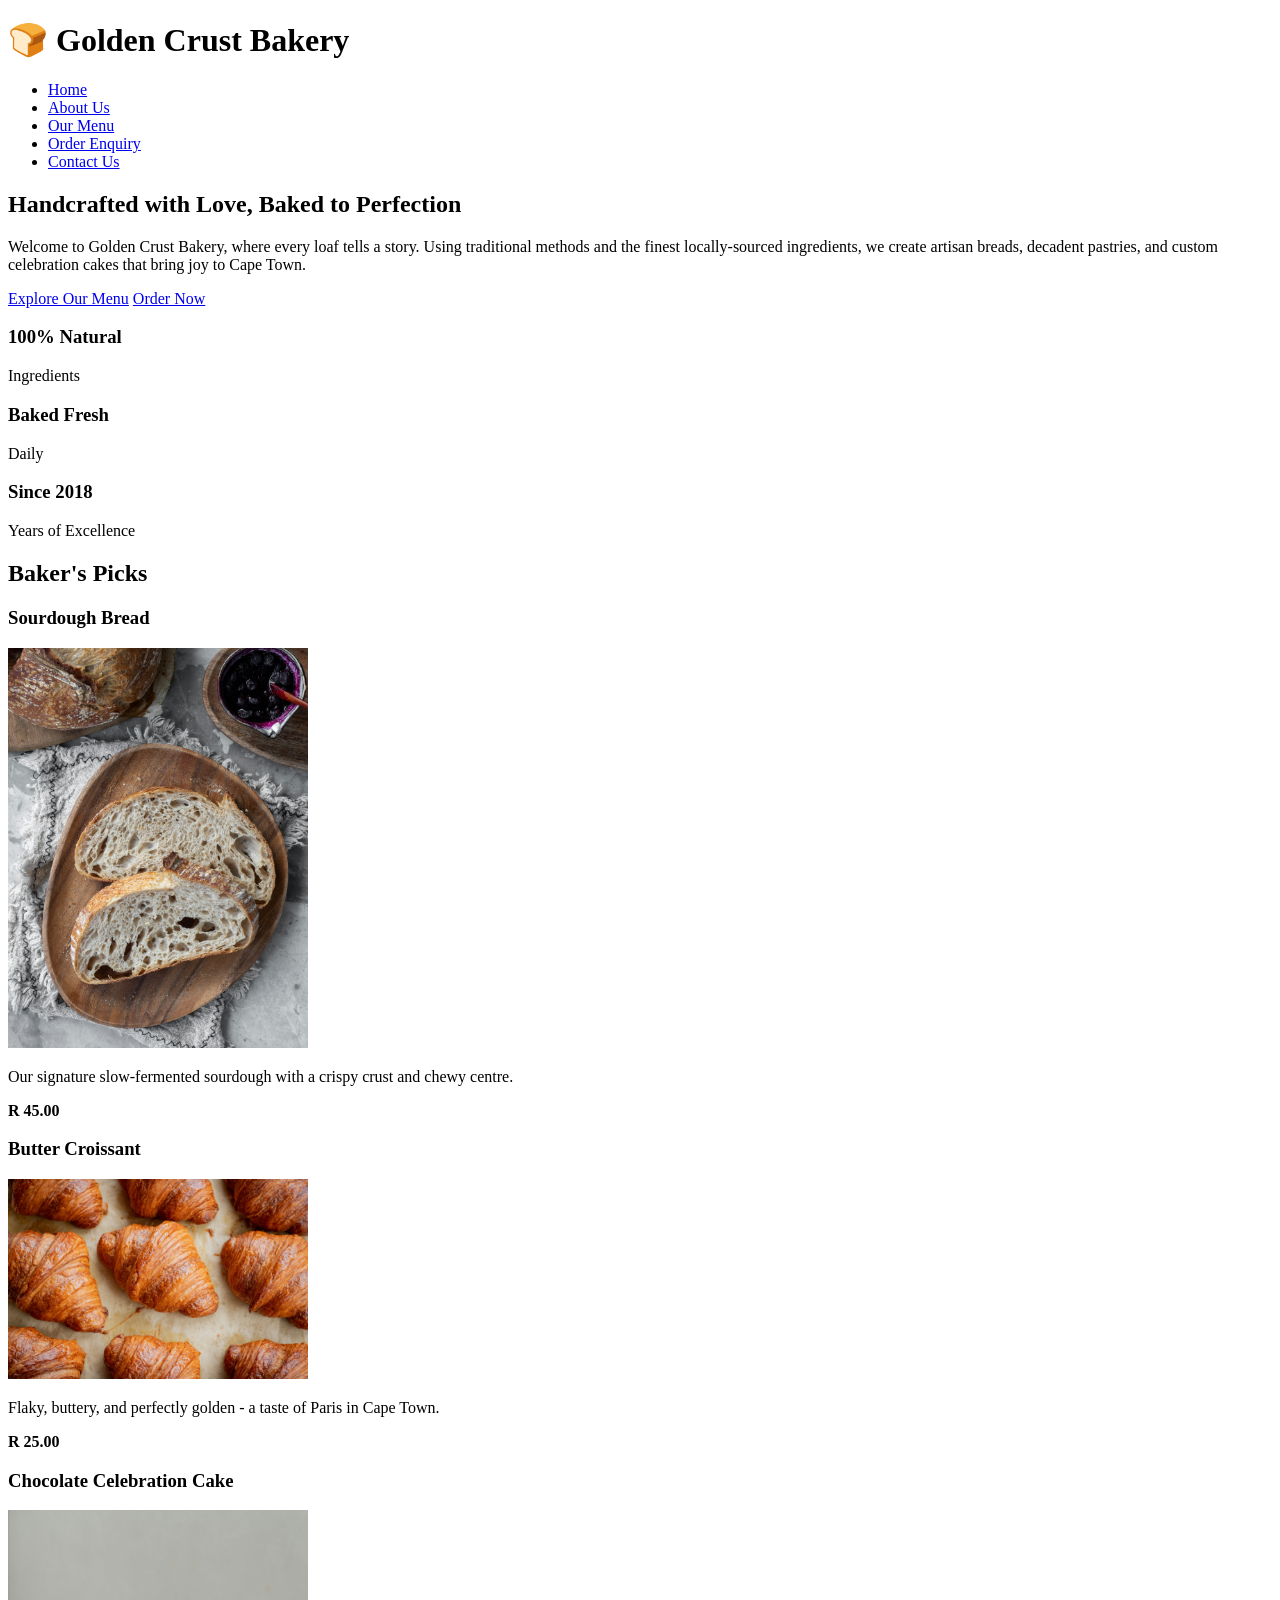
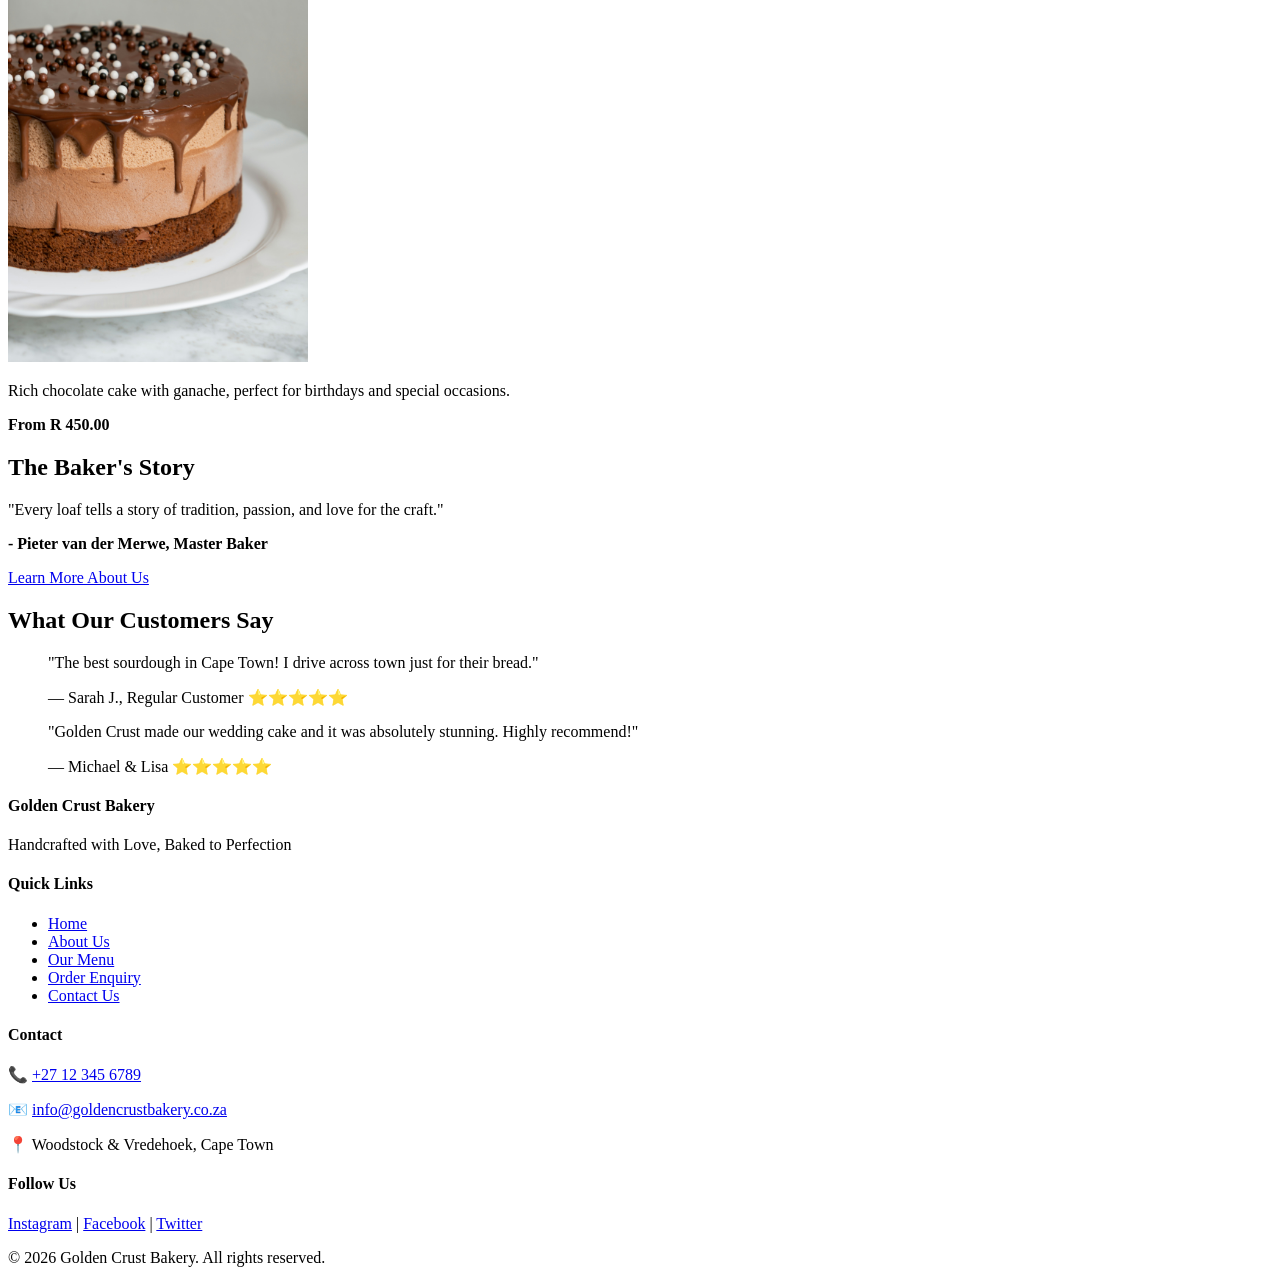
==== index.html @ 2349ea5e "Initial commit - completed all HTML pages" ====
<!DOCTYPE html>
<html lang="en">
<head>
    <!-- Character encoding and responsive settings -->
    <meta charset="UTF-8">
    <meta name="viewport" content="width=device-width, initial-scale=1.0">
    <title>Golden Crust Bakery - Handcrafted Artisan Breads</title>
    <!-- Description for search engines -->
    <meta name="description" content="Golden Crust Bakery offers handcrafted artisan breads, pastries, and custom cakes in Cape Town. Freshly baked daily with love.">
</head>
<body>
    <!-- ======================================== -->
    <!-- HEADER & NAVIGATION                      -->
    <!-- ======================================== -->
    <header>
        <!-- Logo Area -->
        <div>
            <h1>🍞 Golden Crust Bakery</h1>
        </div>
        
        <!-- Navigation Menu -->
        <nav>
            <ul>
                <li><a href="index.html">Home</a></li>
                <li><a href="about.html">About Us</a></li>
                <li><a href="products.html">Our Menu</a></li>
                <li><a href="enquiry.html">Order Enquiry</a></li>
                <li><a href="contact.html">Contact Us</a></li>
            </ul>
        </nav>
    </header>

    <!-- ======================================== -->
    <!-- MAIN CONTENT - HOMEPAGE                 -->
    <!-- ======================================== -->
    <main>
        <!-- Hero Section -->
        <section>
            <h2>Handcrafted with Love, Baked to Perfection</h2>
            <p>Welcome to Golden Crust Bakery, where every loaf tells a story. Using traditional methods and the finest locally-sourced ingredients, we create artisan breads, decadent pastries, and custom celebration cakes that bring joy to Cape Town.</p>
            <a href="products.html">Explore Our Menu</a>
            <a href="enquiry.html">Order Now</a>
        </section>

        <!-- Quick Stats Section -->
        <section>
            <div>
                <h3>100% Natural</h3>
                <p>Ingredients</p>
            </div>
            <div>
                <h3>Baked Fresh</h3>
                <p>Daily</p>
            </div>
            <div>
                <h3>Since 2018</h3>
                <p>Years of Excellence</p>
            </div>
        </section>

        <!-- Baker's Picks / Featured Products -->
        <section>
            <h2>Baker's Picks</h2>
            <div>
                <!-- Product 1 -->
                <div>
                     <h3>Sourdough Bread</h3>
                    <img src="images/sourdough.jpg.jpg" alt="Freshly baked sourdough bread with a golden crust" width="300">
                   
                    <p>Our signature slow-fermented sourdough with a crispy crust and chewy centre.</p>
                    <p><strong>R 45.00</strong></p>
                </div>
                
                <!-- Product 2 -->
                <div>
                     <h3>Butter Croissant</h3>
                    <img src="images/croissant.jpg.jpg" alt="Buttery, flaky croissant pastry" width="300">
                   
                    <p>Flaky, buttery, and perfectly golden - a taste of Paris in Cape Town.</p>
                    <p><strong>R 25.00</strong></p>
                </div>
                
                <!-- Product 3 -->
                <div>
                    <h3>Chocolate Celebration Cake</h3>
                    <img src="images/chocolate-cake.jpg.jpg" alt="Decadent chocolate celebration cake" width="300">
                    
                    <p>Rich chocolate cake with ganache, perfect for birthdays and special occasions.</p>
                    <p><strong>From R 450.00</strong></p>
                </div>
            </div>
        </section>

        <!-- Baker's Story Preview -->
        <section>
            <h2>The Baker's Story</h2>
            <p>"Every loaf tells a story of tradition, passion, and love for the craft."</p>
            <p><strong>- Pieter van der Merwe, Master Baker</strong></p>
            <a href="about.html">Learn More About Us</a>
        </section>

        <!-- Customer Testimonials -->
        <section>
            <h2>What Our Customers Say</h2>
            <blockquote>
                <p>"The best sourdough in Cape Town! I drive across town just for their bread."</p>
                <footer>— Sarah J., Regular Customer ⭐⭐⭐⭐⭐</footer>
            </blockquote>
            <blockquote>
                <p>"Golden Crust made our wedding cake and it was absolutely stunning. Highly recommend!"</p>
                <footer>— Michael & Lisa ⭐⭐⭐⭐⭐</footer>
            </blockquote>
        </section>
    </main>

    <!-- ======================================== -->
    <!-- FOOTER                                   -->
    <!-- ======================================== -->
    <footer>
        <div>
            <h4>Golden Crust Bakery</h4>
            <p>Handcrafted with Love, Baked to Perfection</p>
        </div>
        
        <div>
            <h4>Quick Links</h4>
            <ul>
                <li><a href="index.html">Home</a></li>
                <li><a href="about.html">About Us</a></li>
                <li><a href="products.html">Our Menu</a></li>
                <li><a href="enquiry.html">Order Enquiry</a></li>
                <li><a href="contact.html">Contact Us</a></li>
            </ul>
        </div>
        
        <div>
            <h4>Contact</h4>
            <p>📞 <a href="tel:+27123456789">+27 12 345 6789</a></p>
            <p>📧 <a href="mailto:info@goldencrustbakery.co.za">info@goldencrustbakery.co.za</a></p>
            <p>📍 Woodstock &amp; Vredehoek, Cape Town</p>
        </div>
        
        <div>
            <h4>Follow Us</h4>
            <a href="#">Instagram</a> | 
            <a href="#">Facebook</a> | 
            <a href="#">Twitter</a>
        </div>
        
        <div>
            <p>&copy; 2026 Golden Crust Bakery. All rights reserved.</p>
        </div>
    </footer>
</body>
</html>
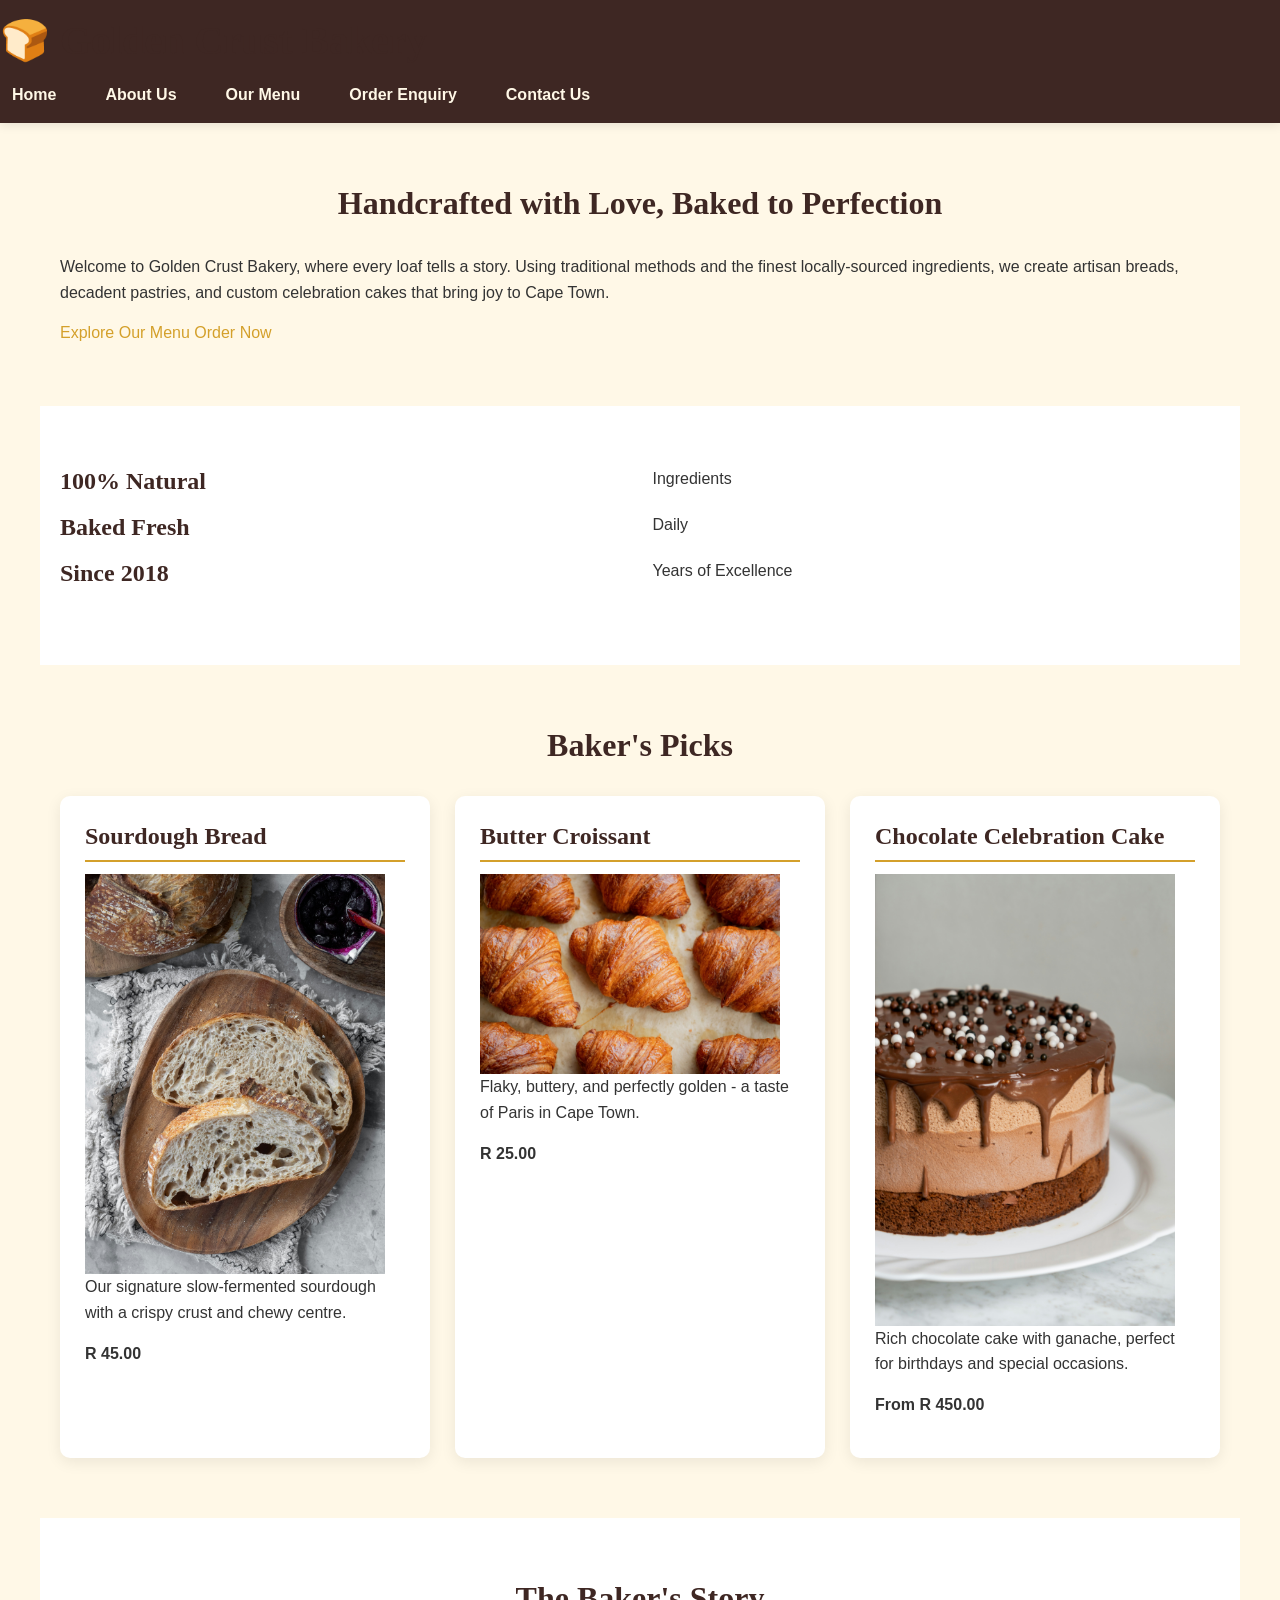
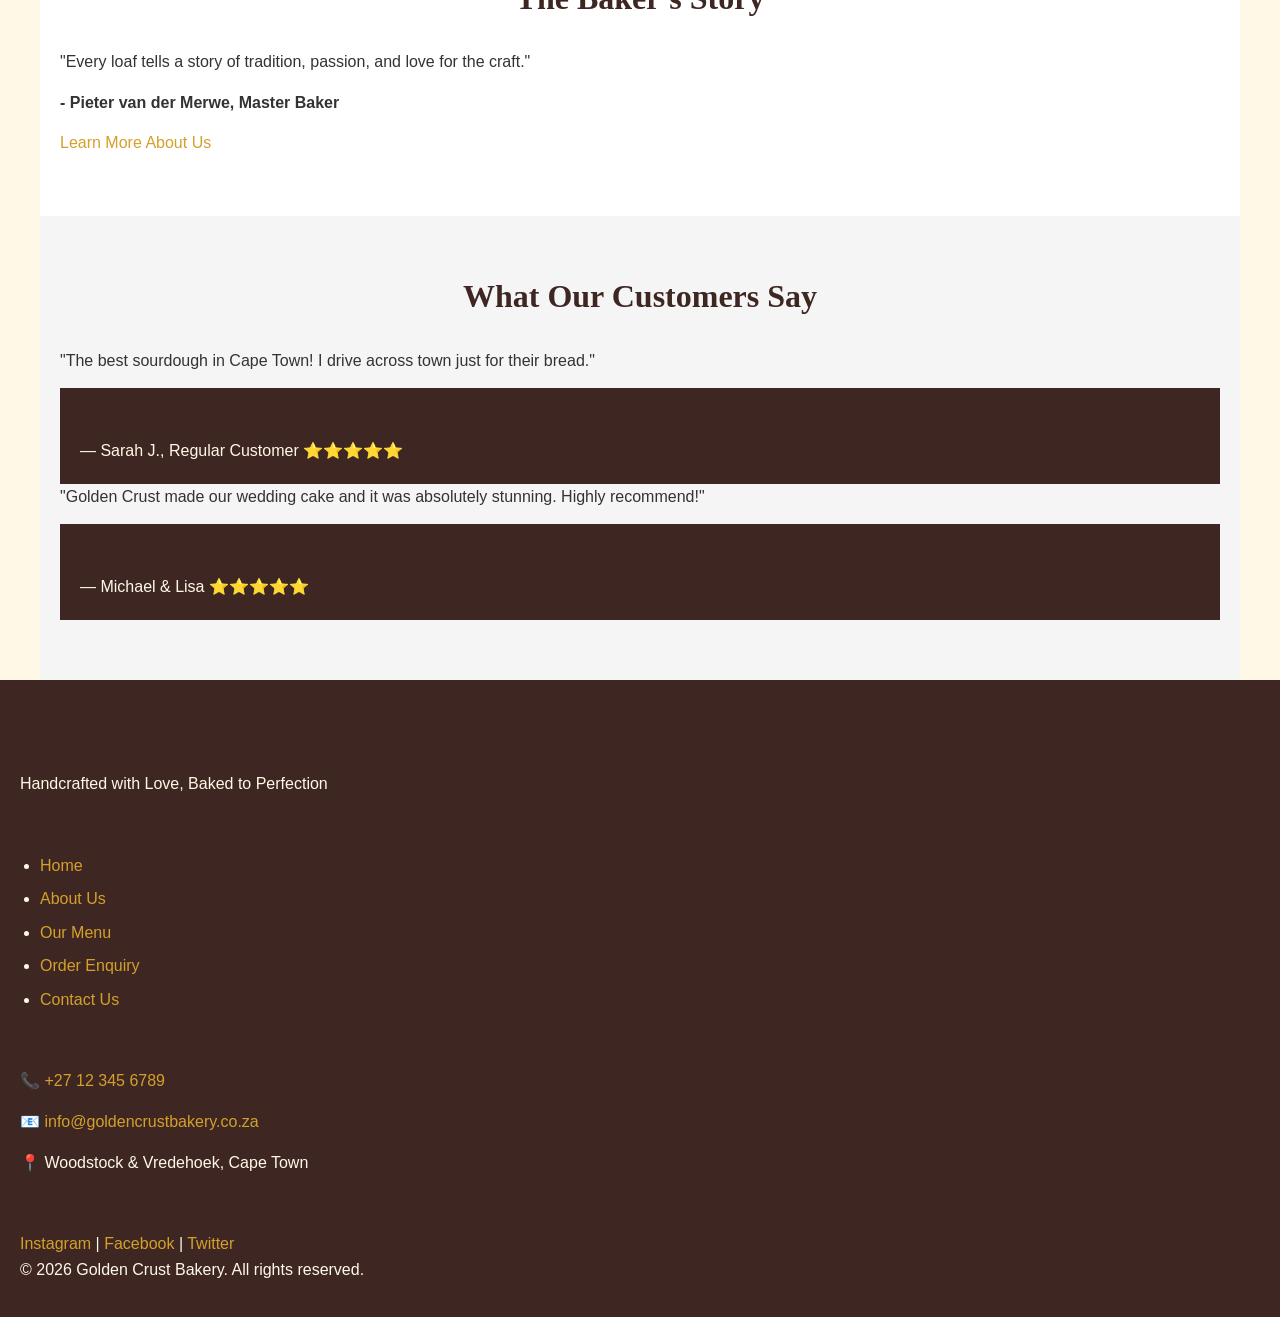
==== commit 83ee5ca8: "Part 2: Added CSS styling to all pages." ====
--- a/index.html
+++ b/index.html
@@ -7,6 +7,7 @@
     <title>Golden Crust Bakery - Handcrafted Artisan Breads</title>
     <!-- Description for search engines -->
     <meta name="description" content="Golden Crust Bakery offers handcrafted artisan breads, pastries, and custom cakes in Cape Town. Freshly baked daily with love.">
+    <link rel="stylesheet" href="css/style.css">
 </head>
 <body>
     <!-- ======================================== -->
--- a/css/style.css
+++ b/css/style.css
@@ -0,0 +1,1156 @@
+/* ============================================================
+   GOLDEN CRUST BAKERY - MAIN STYLESHEET
+   ============================================================
+   Student Name: Asakhe Tebele
+   Student Number: ST10455918
+   Subject: Web Development
+   Date: 2026
+   ============================================================ */
+
+/* ============================================================
+   SECTION 1: CSS VARIABLES & RESET
+   ============================================================ */
+
+
+:root {
+    --color-gold: #D4A02B;        /* Primary gold - quality & warmth */
+    --color-brown: #3E2723;        /* Deep chocolate brown */
+    --color-cream: #FFF8E7;        /* Warm cream background */
+    --color-terracotta: #C86A4D;   /* Accent for buttons */
+    --color-charcoal: #333333;     /* Text colour */
+    --color-white: #FFFFFF;        /* White */
+    --color-light-grey: #F5F5F5;   /* Light grey for sections */
+    --color-dark-overlay: rgba(0, 0, 0, 0.5); /* For hero overlay */
+    
+    
+    --font-heading: 'Playfair Display', Georgia, serif;
+    --font-body: 'Lato', Arial, sans-serif;
+}
+
+
+* {
+    margin: 0;
+    padding: 0;
+    box-sizing: border-box;
+}
+
+
+
+html {
+    scroll-behavior: smooth;
+}
+
+/* ============================================================
+   SECTION 2: BASE STYLES
+   ============================================================ */
+
+body {
+    font-family: var(--font-body);
+    font-size: 16px;
+    line-height: 1.6;
+    color: var(--color-charcoal);
+    background-color: var(--color-cream);
+}
+
+
+h1, h2, h3, h4, h5, h6 {
+    font-family: var(--font-heading);
+    color: var(--color-brown);
+    margin-bottom: 15px;
+    line-height: 1.3;
+}
+
+h1 { font-size: 2.5rem; }
+h2 { font-size: 2rem; }
+h3 { font-size: 1.5rem; }
+h4 { font-size: 1.25rem; }
+
+
+p {
+    margin-bottom: 15px;
+}
+
+
+a {
+    color: var(--color-gold);
+    text-decoration: none;
+    transition: color 0.3s ease;
+}
+
+a:hover {
+    color: var(--color-terracotta);
+}
+
+
+img {
+    max-width: 100%;
+    height: auto;
+    display: block;
+}
+
+
+ul, ol {
+    margin-left: 20px;
+    margin-bottom: 15px;
+}
+
+li {
+    margin-bottom: 8px;
+}
+
+/* ============================================================
+   SECTION 3: LAYOUT CONTAINERS
+   ============================================================ */
+
+
+.container {
+    max-width: 1200px;
+    margin: 0 auto;
+    padding: 0 20px;
+}
+
+
+section {
+    padding: 60px 20px;
+}
+
+
+section:nth-child(even) {
+    background-color: var(--color-white);
+}
+
+/* ============================================================
+   SECTION 4: HEADER & NAVIGATION
+   ============================================================ */
+
+header {
+    background-color: var(--color-brown);
+    padding: 15px 0;
+    position: sticky;
+    top: 0;
+    z-index: 1000;
+    box-shadow: 0 2px 10px rgba(0, 0, 0, 0.1);
+}
+
+header .container {
+    display: flex;
+    justify-content: space-between;
+    align-items: center;
+    flex-wrap: wrap;
+}
+
+
+.logo h1 {
+    color: var(--color-gold);
+    font-size: 1.8rem;
+    margin: 0;
+    font-family: var(--font-heading);
+}
+
+
+nav ul {
+    display: flex;
+    list-style: none;
+    margin: 0;
+    padding: 0;
+    gap: 25px;
+}
+
+nav ul li {
+    margin: 0;
+}
+
+nav ul li a {
+    color: var(--color-cream);
+    font-weight: 600;
+    font-size: 1rem;
+    padding: 8px 12px;
+    border-radius: 4px;
+    transition: all 0.3s ease;
+}
+
+nav ul li a:hover {
+    color: var(--color-gold);
+    background-color: rgba(212, 160, 43, 0.15);
+}
+
+/* ============================================================
+   SECTION 5: BUTTONS
+   ============================================================ */
+
+.btn {
+    display: inline-block;
+    padding: 12px 28px;
+    border-radius: 6px;
+    font-weight: 700;
+    font-size: 1rem;
+    text-align: center;
+    cursor: pointer;
+    transition: all 0.3s ease;
+    border: 2px solid transparent;
+    text-decoration: none;
+}
+
+
+.btn-primary {
+    background-color: var(--color-gold);
+    color: var(--color-brown);
+    border-color: var(--color-gold);
+}
+
+.btn-primary:hover {
+    background-color: var(--color-terracotta);
+    border-color: var(--color-terracotta);
+    color: var(--color-white);
+    transform: translateY(-2px);
+    box-shadow: 0 4px 12px rgba(200, 106, 77, 0.3);
+}
+
+
+.btn-secondary {
+    background-color: transparent;
+    color: var(--color-white);
+    border-color: var(--color-white);
+}
+
+.btn-secondary:hover {
+    background-color: var(--color-white);
+    color: var(--color-brown);
+    transform: translateY(-2px);
+}
+
+
+.btn-small {
+    padding: 8px 18px;
+    font-size: 0.9rem;
+}
+
+/* ============================================================
+   SECTION 6: HERO SECTION (Homepage)
+   ============================================================ */
+
+#hero {
+    background: linear-gradient(var(--color-dark-overlay), var(--color-dark-overlay)),
+                url('../images/hero-bread.jpg') center/cover no-repeat;
+    min-height: 500px;
+    display: flex;
+    align-items: center;
+    justify-content: center;
+    text-align: center;
+    color: var(--color-white);
+    padding: 80px 20px;
+}
+
+.hero-content {
+    max-width: 800px;
+}
+
+.hero-content h1 {
+    color: var(--color-white);
+    font-size: 3rem;
+    margin-bottom: 20px;
+    text-shadow: 2px 2px 8px rgba(0, 0, 0, 0.5);
+}
+
+.hero-content p {
+    font-size: 1.2rem;
+    margin-bottom: 30px;
+    text-shadow: 1px 1px 4px rgba(0, 0, 0, 0.5);
+}
+
+.cta-buttons {
+    display: flex;
+    gap: 15px;
+    justify-content: center;
+    flex-wrap: wrap;
+}
+
+/* ============================================================
+   SECTION 7: STATS SECTION
+   ============================================================ */
+
+#stats {
+    background-color: var(--color-brown);
+    color: var(--color-cream);
+    display: flex;
+    justify-content: space-around;
+    flex-wrap: wrap;
+    padding: 40px 20px;
+    text-align: center;
+}
+
+.stat-item {
+    padding: 15px 30px;
+}
+
+.stat-number {
+    display: block;
+    font-size: 2rem;
+    font-weight: 700;
+    color: var(--color-gold);
+    font-family: var(--font-heading);
+}
+
+.stat-item p {
+    margin: 5px 0 0;
+    font-size: 0.95rem;
+    text-transform: uppercase;
+    letter-spacing: 1px;
+}
+
+/* ============================================================
+   SECTION 8: PRODUCT GRID (Baker's Picks)
+   ============================================================ */
+
+#bakers-picks {
+    text-align: center;
+}
+
+#bakers-picks h2 {
+    margin-bottom: 10px;
+}
+
+.section-subtitle {
+    color: #777;
+    margin-bottom: 40px;
+    font-style: italic;
+}
+
+.product-grid {
+    display: grid;
+    grid-template-columns: repeat(auto-fit, minmax(280px, 1fr));
+    gap: 30px;
+    max-width: 1200px;
+    margin: 0 auto;
+}
+
+.product-card {
+    background-color: var(--color-white);
+    border-radius: 10px;
+    overflow: hidden;
+    box-shadow: 0 4px 15px rgba(0, 0, 0, 0.08);
+    transition: transform 0.3s ease, box-shadow 0.3s ease;
+    padding-bottom: 20px;
+}
+
+.product-card:hover {
+    transform: translateY(-8px);
+    box-shadow: 0 8px 25px rgba(0, 0, 0, 0.15);
+}
+
+.product-image {
+    width: 100%;
+    height: 220px;
+    object-fit: cover;
+}
+
+.product-card h3 {
+    margin: 15px 20px 10px;
+    color: var(--color-brown);
+}
+
+.product-description {
+    margin: 0 20px 10px;
+    color: #666;
+    font-size: 0.95rem;
+}
+
+.product-price {
+    font-size: 1.2rem;
+    font-weight: 700;
+    color: var(--color-gold);
+    margin: 10px 20px;
+}
+
+.product-card .btn-small {
+    margin: 0 20px;
+}
+
+/* ============================================================
+   SECTION 9: BAKER'S STORY SECTION
+   ============================================================ */
+
+#bakers-story {
+    display: flex;
+    align-items: center;
+    gap: 40px;
+    background-color: var(--color-light-grey);
+    flex-wrap: wrap;
+}
+
+.story-content {
+    flex: 1;
+    min-width: 300px;
+}
+
+.story-content h2 {
+    margin-bottom: 20px;
+}
+
+.story-content p {
+    font-size: 1.05rem;
+    margin-bottom: 20px;
+    font-style: italic;
+}
+
+.story-image {
+    flex: 1;
+    min-width: 300px;
+}
+
+.story-image img {
+    border-radius: 10px;
+    box-shadow: 0 6px 20px rgba(0, 0, 0, 0.15);
+}
+
+/* ============================================================
+   SECTION 10: TESTIMONIALS
+   ============================================================ */
+
+#testimonials {
+    text-align: center;
+    background-color: var(--color-cream);
+}
+
+.testimonial-grid {
+    display: grid;
+    grid-template-columns: repeat(auto-fit, minmax(280px, 1fr));
+    gap: 30px;
+    max-width: 1200px;
+    margin: 40px auto 0;
+}
+
+.testimonial {
+    background-color: var(--color-white);
+    padding: 30px 25px;
+    border-radius: 10px;
+    box-shadow: 0 4px 15px rgba(0, 0, 0, 0.08);
+    border-left: 4px solid var(--color-gold);
+    font-style: italic;
+}
+
+.testimonial p {
+    font-size: 1rem;
+    color: #555;
+    margin-bottom: 15px;
+}
+
+.testimonial cite {
+    font-weight: 700;
+    color: var(--color-brown);
+    font-style: normal;
+    display: block;
+    margin-bottom: 10px;
+}
+
+.stars {
+    color: var(--color-gold);
+    font-size: 1.1rem;
+    letter-spacing: 3px;
+}
+
+/* ============================================================
+   SECTION 11: PAGE HEADERS (Inner Pages)
+   ============================================================ */
+
+#page-header {
+    background-color: var(--color-brown);
+    color: var(--color-cream);
+    text-align: center;
+    padding: 60px 20px;
+}
+
+#page-header h1 {
+    color: var(--color-gold);
+    font-size: 2.5rem;
+    margin-bottom: 10px;
+}
+
+#page-header p {
+    font-size: 1.1rem;
+    color: var(--color-cream);
+    opacity: 0.9;
+}
+
+/* ============================================================
+   SECTION 12: ABOUT PAGE STYLES
+   ============================================================ */
+
+#our-story {
+    display: flex;
+    gap: 40px;
+    align-items: center;
+    flex-wrap: wrap;
+}
+
+.story-text {
+    flex: 2;
+    min-width: 300px;
+}
+
+.story-text p {
+    font-size: 1.05rem;
+    margin-bottom: 15px;
+}
+
+
+#mission-vision {
+    display: grid;
+    grid-template-columns: repeat(auto-fit, minmax(300px, 1fr));
+    gap: 30px;
+    background-color: var(--color-light-grey);
+}
+
+.mission, .vision {
+    background-color: var(--color-white);
+    padding: 30px;
+    border-radius: 10px;
+    box-shadow: 0 4px 15px rgba(0, 0, 0, 0.08);
+    border-top: 4px solid var(--color-gold);
+}
+
+.mission h2, .vision h2 {
+    color: var(--color-brown);
+}
+
+
+#values ul {
+    list-style: none;
+    margin: 0;
+    padding: 0;
+}
+
+#values ul li {
+    background-color: var(--color-white);
+    padding: 15px 20px;
+    margin-bottom: 12px;
+    border-radius: 8px;
+    border-left: 4px solid var(--color-gold);
+    box-shadow: 0 2px 8px rgba(0, 0, 0, 0.05);
+}
+
+
+.team-grid {
+    display: grid;
+    grid-template-columns: repeat(auto-fit, minmax(220px, 1fr));
+    gap: 25px;
+    margin-top: 30px;
+}
+
+.team-card {
+    background-color: var(--color-white);
+    border-radius: 10px;
+    padding: 20px;
+    text-align: center;
+    box-shadow: 0 4px 15px rgba(0, 0, 0, 0.08);
+    transition: transform 0.3s ease;
+}
+
+.team-card:hover {
+    transform: translateY(-5px);
+}
+
+.team-card img {
+    width: 150px;
+    height: 150px;
+    border-radius: 50%;
+    object-fit: cover;
+    margin: 0 auto 15px;
+    border: 4px solid var(--color-gold);
+}
+
+.team-role {
+    color: var(--color-gold);
+    font-weight: 700;
+    font-size: 0.9rem;
+    text-transform: uppercase;
+    letter-spacing: 1px;
+    margin-bottom: 10px;
+}
+
+
+#our-process ol {
+    counter-reset: process-counter;
+    list-style: none;
+    margin: 0;
+    padding: 0;
+}
+
+#our-process ol li {
+    counter-increment: process-counter;
+    background-color: var(--color-white);
+    padding: 20px 20px 20px 70px;
+    margin-bottom: 12px;
+    border-radius: 8px;
+    position: relative;
+    box-shadow: 0 2px 8px rgba(0, 0, 0, 0.05);
+}
+
+#our-process ol li::before {
+    content: counter(process-counter);
+    position: absolute;
+    left: 20px;
+    top: 50%;
+    transform: translateY(-50%);
+    background-color: var(--color-gold);
+    color: var(--color-brown);
+    width: 35px;
+    height: 35px;
+    border-radius: 50%;
+    display: flex;
+    align-items: center;
+    justify-content: center;
+    font-weight: 700;
+    font-size: 1rem;
+}
+
+/* ============================================================
+   SECTION 13: PRODUCTS PAGE STYLES
+   ============================================================ */
+
+.menu-category {
+    margin-bottom: 60px;
+}
+
+.menu-category h2 {
+    text-align: center;
+    margin-bottom: 10px;
+    color: var(--color-brown);
+    position: relative;
+    padding-bottom: 15px;
+}
+
+.menu-category h2::after {
+    content: '';
+    display: block;
+    width: 60px;
+    height: 3px;
+    background-color: var(--color-gold);
+    margin: 10px auto 0;
+}
+
+.category-description {
+    text-align: center;
+    color: #777;
+    margin-bottom: 30px;
+    font-style: italic;
+}
+
+.menu-grid {
+    display: grid;
+    grid-template-columns: repeat(auto-fit, minmax(300px, 1fr));
+    gap: 30px;
+}
+
+.menu-item {
+    background-color: var(--color-white);
+    border-radius: 10px;
+    overflow: hidden;
+    box-shadow: 0 4px 15px rgba(0, 0, 0, 0.08);
+    transition: transform 0.3s ease;
+}
+
+.menu-item:hover {
+    transform: translateY(-5px);
+    box-shadow: 0 8px 25px rgba(0, 0, 0, 0.12);
+}
+
+.menu-item img {
+    width: 100%;
+    height: 200px;
+    object-fit: cover;
+}
+
+.menu-item-info {
+    padding: 20px;
+}
+
+.menu-item-info h3 {
+    color: var(--color-brown);
+    margin-bottom: 10px;
+}
+
+.menu-description {
+    color: #666;
+    font-size: 0.95rem;
+    margin-bottom: 10px;
+}
+
+.menu-price {
+    font-size: 1.2rem;
+    font-weight: 700;
+    color: var(--color-gold);
+}
+
+/* Wholesale Section */
+.wholesale-info {
+    background-color: var(--color-white);
+    padding: 30px;
+    border-radius: 10px;
+    box-shadow: 0 4px 15px rgba(0, 0, 0, 0.08);
+    text-align: center;
+}
+
+.wholesale-info ul {
+    list-style: none;
+    margin: 0 0 20px 0;
+    padding: 0;
+}
+
+.wholesale-info ul li {
+    padding: 10px 0;
+    border-bottom: 1px solid #eee;
+}
+
+.wholesale-info ul li:last-child {
+    border-bottom: none;
+}
+
+/* ============================================================
+   SECTION 14: ENQUIRY PAGE STYLES
+   ============================================================ */
+
+form {
+    max-width: 800px;
+    margin: 0 auto;
+    background-color: var(--color-white);
+    padding: 40px;
+    border-radius: 10px;
+    box-shadow: 0 4px 20px rgba(0, 0, 0, 0.08);
+}
+
+fieldset {
+    border: 2px solid var(--color-light-grey);
+    border-radius: 8px;
+    padding: 20px;
+    margin-bottom: 25px;
+}
+
+legend {
+    font-family: var(--font-heading);
+    font-size: 1.2rem;
+    font-weight: 700;
+    color: var(--color-brown);
+    padding: 0 10px;
+}
+
+form label {
+    display: block;
+    font-weight: 600;
+    color: var(--color-brown);
+    margin-bottom: 6px;
+    font-size: 0.95rem;
+}
+
+form input[type="text"],
+form input[type="email"],
+form input[type="tel"],
+form input[type="date"],
+form input[type="number"],
+form select,
+form textarea {
+    width: 100%;
+    padding: 12px 15px;
+    border: 2px solid #ddd;
+    border-radius: 6px;
+    font-family: var(--font-body);
+    font-size: 1rem;
+    margin-bottom: 15px;
+    transition: border-color 0.3s ease, box-shadow 0.3s ease;
+    background-color: var(--color-cream);
+}
+
+form input:focus,
+form select:focus,
+form textarea:focus {
+    border-color: var(--color-gold);
+    outline: none;
+    box-shadow: 0 0 0 3px rgba(212, 160, 43, 0.15);
+}
+
+form input[type="radio"] {
+    margin-right: 8px;
+    accent-color: var(--color-gold);
+}
+
+form div {
+    margin-bottom: 10px;
+}
+
+form textarea {
+    resize: vertical;
+    min-height: 100px;
+}
+
+form input[type="file"] {
+    padding: 10px;
+    background-color: var(--color-cream);
+    border: 2px dashed #ddd;
+    border-radius: 6px;
+    width: 100%;
+    cursor: pointer;
+}
+
+
+form button {
+    padding: 14px 32px;
+    border: none;
+    border-radius: 6px;
+    font-size: 1rem;
+    font-weight: 700;
+    cursor: pointer;
+    transition: all 0.3s ease;
+    margin-right: 10px;
+}
+
+form button[type="submit"] {
+    background-color: var(--color-gold);
+    color: var(--color-brown);
+}
+
+form button[type="submit"]:hover {
+    background-color: var(--color-terracotta);
+    color: var(--color-white);
+    transform: translateY(-2px);
+    box-shadow: 0 4px 12px rgba(200, 106, 77, 0.3);
+}
+
+form button[type="reset"] {
+    background-color: #ddd;
+    color: var(--color-charcoal);
+}
+
+form button[type="reset"]:hover {
+    background-color: #ccc;
+}
+
+
+main section:last-child {
+    background-color: var(--color-light-grey);
+}
+
+main section:last-child ul {
+    max-width: 800px;
+    margin: 0 auto;
+}
+
+main section:last-child ul li {
+    background-color: var(--color-white);
+    padding: 12px 18px;
+    margin-bottom: 10px;
+    border-radius: 6px;
+    border-left: 4px solid var(--color-gold);
+}
+
+/* ============================================================
+   SECTION 15: CONTACT PAGE STYLES
+   ============================================================ */
+
+
+main section {
+    max-width: 1200px;
+    margin: 0 auto;
+}
+
+main section h2 {
+    text-align: center;
+    margin-bottom: 30px;
+}
+
+main section > div {
+    display: grid;
+    grid-template-columns: repeat(auto-fit, minmax(250px, 1fr));
+    gap: 25px;
+}
+
+main section > div > div {
+    background-color: var(--color-white);
+    padding: 25px;
+    border-radius: 10px;
+    box-shadow: 0 4px 15px rgba(0, 0, 0, 0.08);
+}
+
+main section > div > div h3 {
+    color: var(--color-brown);
+    margin-bottom: 12px;
+    border-bottom: 2px solid var(--color-gold);
+    padding-bottom: 8px;
+}
+
+
+iframe {
+    border-radius: 10px;
+    box-shadow: 0 4px 15px rgba(0, 0, 0, 0.1);
+    margin-top: 10px;
+}
+
+/* ============================================================
+   SECTION 16: FOOTER
+   ============================================================ */
+
+footer {
+    background-color: var(--color-brown);
+    color: var(--color-cream);
+    padding: 50px 20px 20px;
+    margin-top: 0;
+}
+
+.footer-content {
+    display: grid;
+    grid-template-columns: repeat(auto-fit, minmax(220px, 1fr));
+    gap: 30px;
+    max-width: 1200px;
+    margin: 0 auto;
+}
+
+.footer-column h3 {
+    color: var(--color-gold);
+    margin-bottom: 15px;
+    font-size: 1.3rem;
+}
+
+.footer-column h4 {
+    color: var(--color-gold);
+    margin-bottom: 12px;
+    font-size: 1.1rem;
+}
+
+.footer-column p {
+    font-size: 0.95rem;
+    color: var(--color-cream);
+    opacity: 0.9;
+    margin-bottom: 8px;
+}
+
+.footer-column a {
+    color: var(--color-cream);
+    opacity: 0.85;
+    transition: all 0.3s ease;
+}
+
+.footer-column a:hover {
+    color: var(--color-gold);
+    opacity: 1;
+}
+
+.footer-column ul {
+    list-style: none;
+    margin: 0;
+    padding: 0;
+}
+
+.footer-column ul li {
+    margin-bottom: 8px;
+}
+
+
+.social-links {
+    display: flex;
+    gap: 15px;
+    margin-bottom: 20px;
+}
+
+.social-links a {
+    font-size: 1.5rem;
+    transition: transform 0.3s ease;
+}
+
+.social-links a:hover {
+    transform: scale(1.2);
+}
+
+
+footer form {
+    background: transparent;
+    padding: 0;
+    box-shadow: none;
+    display: flex;
+    gap: 8px;
+    max-width: 100%;
+}
+
+footer form input[type="email"] {
+    flex: 1;
+    padding: 10px 12px;
+    border-radius: 6px;
+    border: 2px solid rgba(255, 255, 255, 0.2);
+    background-color: rgba(255, 255, 255, 0.1);
+    color: var(--color-cream);
+    font-size: 0.9rem;
+    margin-bottom: 0;
+}
+
+footer form input[type="email"]::placeholder {
+    color: rgba(255, 255, 255, 0.6);
+}
+
+footer form input[type="email"]:focus {
+    border-color: var(--color-gold);
+    background-color: rgba(255, 255, 255, 0.15);
+}
+
+footer form button {
+    padding: 10px 18px;
+    background-color: var(--color-gold);
+    color: var(--color-brown);
+    border: none;
+    border-radius: 6px;
+    font-weight: 700;
+    cursor: pointer;
+    transition: background-color 0.3s ease;
+    font-size: 0.9rem;
+}
+
+footer form button:hover {
+    background-color: var(--color-terracotta);
+    color: var(--color-white);
+}
+
+
+.footer-bottom {
+    text-align: center;
+    padding-top: 30px;
+    margin-top: 30px;
+    border-top: 1px solid rgba(255, 255, 255, 0.15);
+    font-size: 0.9rem;
+    color: var(--color-cream);
+    opacity: 0.8;
+}
+
+.footer-bottom p {
+    margin-bottom: 5px;
+}
+
+/* ============================================================
+   SECTION 17: RESPONSIVE DESIGN (Media Queries)
+   ============================================================ */
+
+
+@media (max-width: 768px) {
+
+   
+    header .container {
+        flex-direction: column;
+        gap: 15px;
+    }
+
+    nav ul {
+        flex-wrap: wrap;
+        justify-content: center;
+        gap: 10px;
+    }
+
+    nav ul li a {
+        font-size: 0.9rem;
+        padding: 6px 10px;
+    }
+
+    
+    .hero-content h1 {
+        font-size: 2rem;
+    }
+
+    .hero-content p {
+        font-size: 1rem;
+    }
+
+    
+    #stats {
+        flex-direction: column;
+        gap: 20px;
+    }
+
+    
+    #bakers-story {
+        flex-direction: column;
+    }
+
+   
+    .footer-content {
+        grid-template-columns: 1fr;
+        text-align: center;
+    }
+
+    .social-links {
+        justify-content: center;
+    }
+
+    footer form {
+        max-width: 300px;
+        margin: 0 auto;
+    }
+
+    form {
+        padding: 25px 20px;
+    }
+
+    #page-header h1 {
+        font-size: 1.8rem;
+    }
+}
+
+@media (max-width: 480px) {
+
+    body {
+        font-size: 15px;
+    }
+
+    h1 { font-size: 1.8rem; }
+    h2 { font-size: 1.5rem; }
+    h3 { font-size: 1.25rem; }
+
+    .hero-content h1 {
+        font-size: 1.6rem;
+    }
+
+    .cta-buttons {
+        flex-direction: column;
+        align-items: center;
+    }
+
+    .btn {
+        width: 100%;
+        max-width: 280px;
+    }
+
+    section {
+        padding: 40px 15px;
+    }
+
+    .product-grid,
+    .menu-grid,
+    .testimonial-grid,
+    .team-grid {
+        grid-template-columns: 1fr;
+    }
+
+    .stat-number {
+        font-size: 1.5rem;
+    }
+
+    .footer-bottom {
+        font-size: 0.8rem;
+    }
+}
+
+/* ============================================================
+   SECTION 18: PRINT STYLES
+   ============================================================ */
+
+@media print {
+    header, footer, .btn, .cta-buttons {
+        display: none;
+    }
+
+    body {
+        font-size: 12pt;
+        color: #000;
+        background: #fff;
+    }
+
+    a {
+        color: #000;
+        text-decoration: underline;
+    }
+}
+
